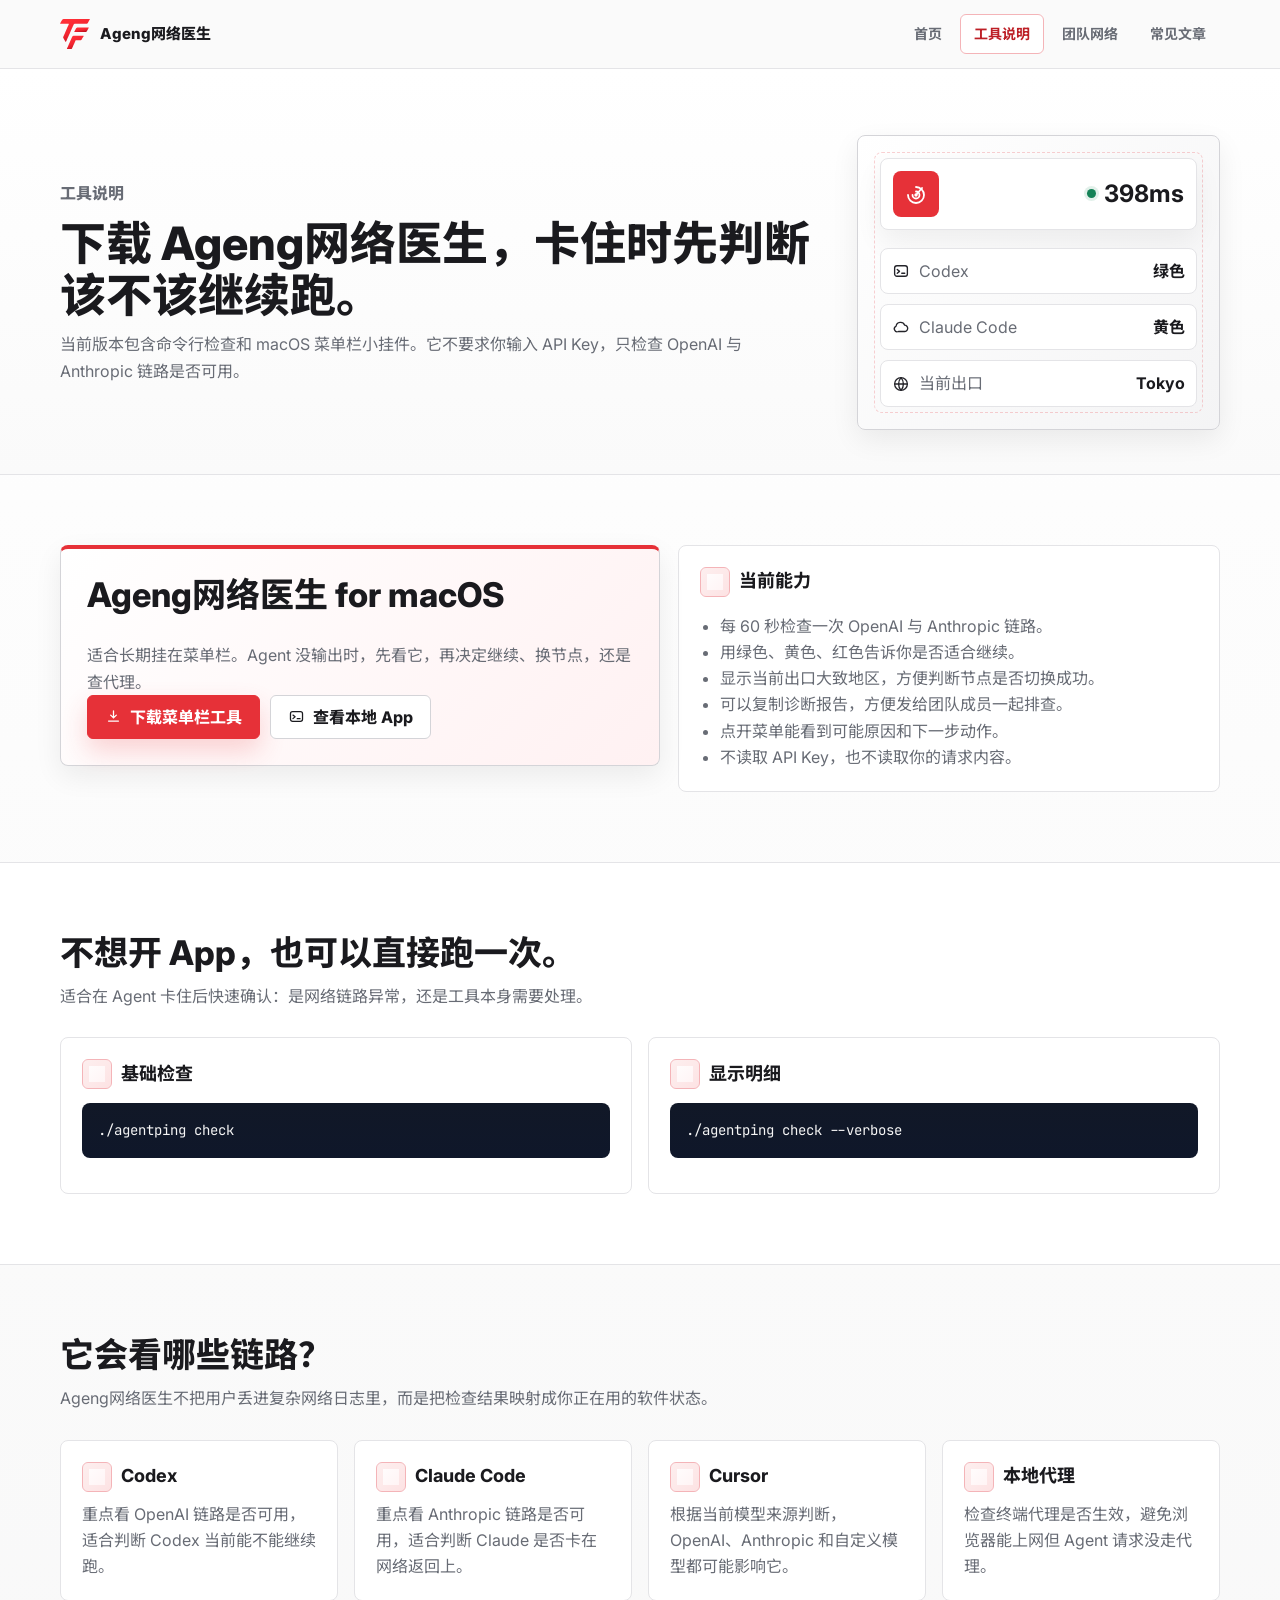
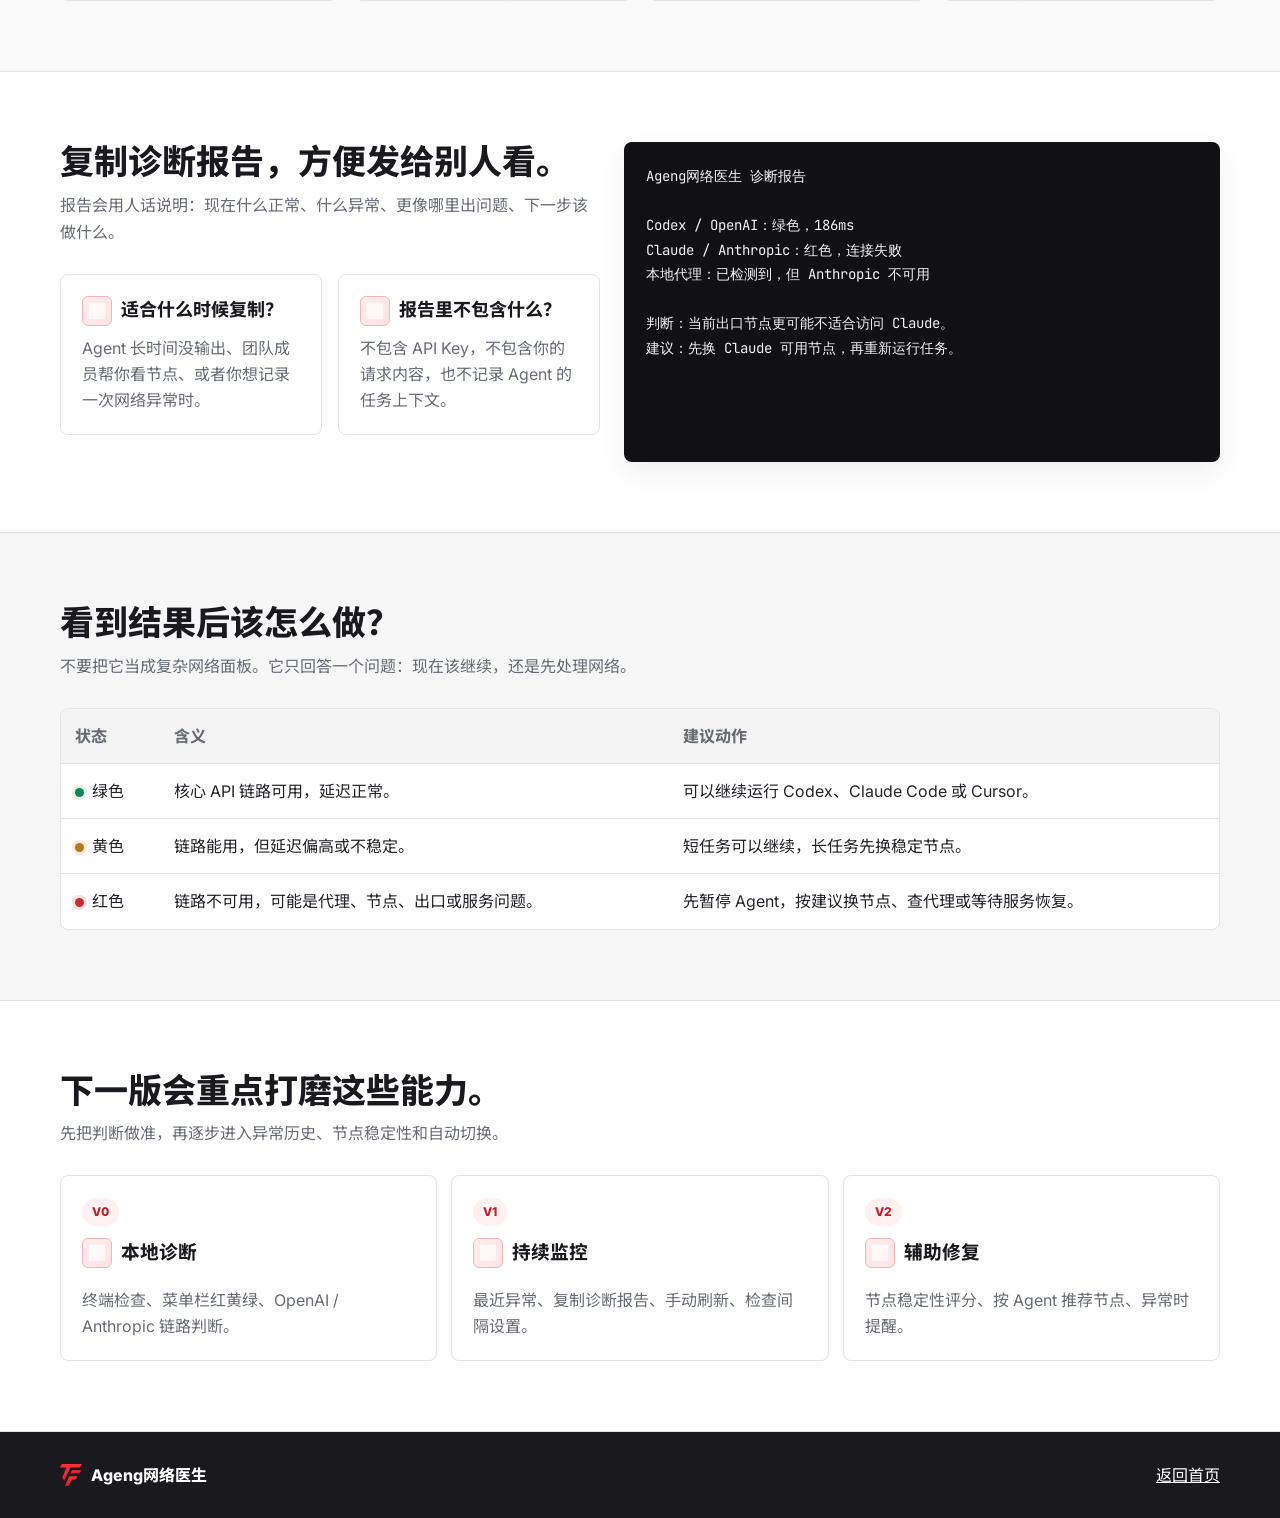
==== website/tool.html @ f4b64ff9 "Initial Ageng network doctor release" ====
<!doctype html>
<html lang="zh-CN">
  <head>
    <meta charset="utf-8">
    <meta name="viewport" content="width=device-width, initial-scale=1">
    <meta name="color-scheme" content="light">
    <meta name="format-detection" content="telephone=no">
    <meta name="author" content="TranFu">
    <meta name="robots" content="index, follow">
    <title>下载工具 - Ageng网络医生</title>
    <meta name="description" content="下载 Ageng网络医生 菜单栏工具。Codex、Claude Code、Cursor 卡住时，先判断链路是否还能继续跑。">
    <link rel="canonical" href="https://agentping-app.tranfu.com/tool.html">
    <meta property="og:type" content="website">
    <meta property="og:site_name" content="Ageng网络医生 by TranFu">
    <meta property="og:locale" content="zh_CN">
    <meta property="og:url" content="https://agentping-app.tranfu.com/tool.html">
    <meta property="og:title" content="下载工具 - Ageng网络医生">
    <meta property="og:description" content="下载 Ageng网络医生 菜单栏工具。Codex、Claude Code、Cursor 卡住时，先判断链路是否还能继续跑。">
    <meta property="og:image" content="https://tranfu.com/brand/logo/social/og-image-1200x630.png">
    <meta property="og:image:secure_url" content="https://tranfu.com/brand/logo/social/og-image-1200x630.png">
    <meta property="og:image:type" content="image/png">
    <meta property="og:image:width" content="1200">
    <meta property="og:image:height" content="630">
    <meta property="og:image:alt" content="TranFu Ageng网络医生 网络监控工具">
    <meta name="twitter:card" content="summary_large_image">
    <meta name="twitter:title" content="下载工具 - Ageng网络医生">
    <meta name="twitter:description" content="下载 Ageng网络医生 菜单栏工具。Codex、Claude Code、Cursor 卡住时，先判断链路是否还能继续跑。">
    <meta name="twitter:image" content="https://tranfu.com/brand/logo/social/og-image-1200x630.png">
    <link rel="image_src" href="https://tranfu.com/brand/logo/social/og-image-1200x630.png">
    <link rel="shortcut icon" href="assets/brand/favicon.ico">
    <link rel="icon" type="image/svg+xml" href="assets/brand/logo-badge-rounded-rect-on-light.svg">
    <link rel="icon" type="image/png" sizes="32x32" href="assets/brand/favicon-32x32.png">
    <link rel="icon" type="image/png" sizes="16x16" href="assets/brand/favicon-16x16.png">
    <link rel="apple-touch-icon" sizes="180x180" href="assets/brand/apple-touch-icon-180.png">
    <link rel="apple-touch-icon-precomposed" sizes="180x180" href="assets/brand/apple-touch-icon-180.png">
    <link rel="manifest" href="site.webmanifest">
    <meta name="theme-color" content="#E63138">
    <link rel="preconnect" href="https://fonts.googleapis.com">
    <link rel="preconnect" href="https://fonts.gstatic.com" crossorigin>
    <link rel="stylesheet" href="https://fonts.googleapis.com/css2?family=Inter:wght@400;500;600;700;800&family=Noto+Sans+SC:wght@400;500;600;700;800&family=JetBrains+Mono:wght@400;500;600;700&display=swap">
    <link rel="stylesheet" href="styles.css">
    <script type="application/ld+json">{"@context":"https://schema.org","@type":"Organization","@id":"https://tranfu.com#organization","name":"TranFu","url":"https://tranfu.com","logo":"https://tranfu.com/brand/logo/png/apple-touch-icon-180.png","description":"让 AI Agent 干活，你只做决策"}</script>
  </head>
  <body>
    <header class="site-header">
      <nav class="nav">
        <a class="brand" href="index.html"><img class="brand-logo" src="assets/brand/logo-symbol-primary-on-light.svg" width="28" height="28" alt="TranFu"><span>Ageng网络医生</span></a>
        <div class="nav-links">
          <a href="index.html">首页</a>
          <a class="active" href="tool.html">工具说明</a>
          <a href="vpn.html">团队网络</a>
          <a href="articles.html">常见文章</a>
        </div>
      </nav>
    </header>

    <main>
      <section class="page-hero">
        <div class="wrap page-hero-grid">
          <div class="page-title">
            <p class="eyebrow">工具说明</p>
            <h1>下载 Ageng网络医生，卡住时先判断该不该继续跑。</h1>
            <p>当前版本包含命令行检查和 macOS 菜单栏小挂件。它不要求你输入 API Key，只检查 OpenAI 与 Anthropic 链路是否可用。</p>
          </div>
          <div class="page-visual tool-visual" aria-label="Ageng网络医生 菜单栏工具示意">
            <div class="menu-preview">
              <span class="app-dot"><svg aria-hidden="true"><use href="assets/visuals.svg#icon-radar"></use></svg></span>
              <strong><span class="status-dot"></span>398ms</strong>
            </div>
            <div class="visual-stack">
              <div><svg class="inline-icon" aria-hidden="true"><use href="assets/visuals.svg#icon-terminal"></use></svg><span>Codex</span><strong>绿色</strong></div>
              <div><svg class="inline-icon" aria-hidden="true"><use href="assets/visuals.svg#icon-cloud"></use></svg><span>Claude Code</span><strong>黄色</strong></div>
              <div><svg class="inline-icon" aria-hidden="true"><use href="assets/visuals.svg#icon-globe"></use></svg><span>当前出口</span><strong>Tokyo</strong></div>
            </div>
          </div>
        </div>
      </section>

      <section class="section">
        <div class="wrap download-panel">
          <div class="download-box">
            <h2>Ageng网络医生 for macOS</h2>
            <p>适合长期挂在菜单栏。Agent 没输出时，先看它，再决定继续、换节点，还是查代理。</p>
            <div class="actions">
              <a class="button primary" href="downloads/AgentPing.app.zip" download><svg class="button-icon" aria-hidden="true"><use href="assets/visuals.svg#icon-download"></use></svg>下载菜单栏工具</a>
              <a class="button secondary" href="../dist/AgentPing.app"><svg class="button-icon" aria-hidden="true"><use href="assets/visuals.svg#icon-terminal"></use></svg>查看本地 App</a>
            </div>
          </div>
          <div class="card">
            <h3>当前能力</h3>
            <ul>
              <li>每 60 秒检查一次 OpenAI 与 Anthropic 链路。</li>
              <li>用绿色、黄色、红色告诉你是否适合继续。</li>
              <li>显示当前出口大致地区，方便判断节点是否切换成功。</li>
              <li>可以复制诊断报告，方便发给团队成员一起排查。</li>
              <li>点开菜单能看到可能原因和下一步动作。</li>
              <li>不读取 API Key，也不读取你的请求内容。</li>
            </ul>
          </div>
        </div>
      </section>

      <section class="section soft">
        <div class="wrap">
          <div class="section-head">
            <h2>不想开 App，也可以直接跑一次。</h2>
            <p>适合在 Agent 卡住后快速确认：是网络链路异常，还是工具本身需要处理。</p>
          </div>
          <div class="grid two">
            <div class="card">
              <h3>基础检查</h3>
              <pre class="code-block">./agentping check</pre>
            </div>
            <div class="card">
              <h3>显示明细</h3>
              <pre class="code-block">./agentping check --verbose</pre>
            </div>
          </div>
        </div>
      </section>

      <section class="section">
        <div class="wrap">
          <div class="section-head">
            <h2>它会看哪些链路？</h2>
            <p>Ageng网络医生不把用户丢进复杂网络日志里，而是把检查结果映射成你正在用的软件状态。</p>
          </div>
          <div class="grid four">
            <div class="card">
              <h3>Codex</h3>
              <p>重点看 OpenAI 链路是否可用，适合判断 Codex 当前能不能继续跑。</p>
            </div>
            <div class="card">
              <h3>Claude Code</h3>
              <p>重点看 Anthropic 链路是否可用，适合判断 Claude 是否卡在网络返回上。</p>
            </div>
            <div class="card">
              <h3>Cursor</h3>
              <p>根据当前模型来源判断，OpenAI、Anthropic 和自定义模型都可能影响它。</p>
            </div>
            <div class="card">
              <h3>本地代理</h3>
              <p>检查终端代理是否生效，避免浏览器能上网但 Agent 请求没走代理。</p>
            </div>
          </div>
        </div>
      </section>

      <section class="section soft">
        <div class="wrap split-panel">
          <div>
            <div class="section-head">
              <h2>复制诊断报告，方便发给别人看。</h2>
              <p>报告会用人话说明：现在什么正常、什么异常、更像哪里出问题、下一步该做什么。</p>
            </div>
            <div class="grid two">
              <div class="card">
                <h3>适合什么时候复制？</h3>
                <p>Agent 长时间没输出、团队成员帮你看节点、或者你想记录一次网络异常时。</p>
              </div>
              <div class="card">
                <h3>报告里不包含什么？</h3>
                <p>不包含 API Key，不包含你的请求内容，也不记录 Agent 的任务上下文。</p>
              </div>
            </div>
          </div>
          <pre class="report-box">Ageng网络医生 诊断报告

Codex / OpenAI：绿色，186ms
Claude / Anthropic：红色，连接失败
本地代理：已检测到，但 Anthropic 不可用

判断：当前出口节点更可能不适合访问 Claude。
建议：先换 Claude 可用节点，再重新运行任务。</pre>
        </div>
      </section>

      <section class="section">
        <div class="wrap">
          <div class="section-head">
            <h2>看到结果后该怎么做？</h2>
            <p>不要把它当成复杂网络面板。它只回答一个问题：现在该继续，还是先处理网络。</p>
          </div>
          <table class="table">
            <thead>
              <tr><th>状态</th><th>含义</th><th>建议动作</th></tr>
            </thead>
            <tbody>
              <tr><td><span class="status-dot"></span>绿色</td><td>核心 API 链路可用，延迟正常。</td><td>可以继续运行 Codex、Claude Code 或 Cursor。</td></tr>
              <tr><td><span class="status-dot yellow"></span>黄色</td><td>链路能用，但延迟偏高或不稳定。</td><td>短任务可以继续，长任务先换稳定节点。</td></tr>
              <tr><td><span class="status-dot red"></span>红色</td><td>链路不可用，可能是代理、节点、出口或服务问题。</td><td>先暂停 Agent，按建议换节点、查代理或等待服务恢复。</td></tr>
            </tbody>
          </table>
        </div>
      </section>

      <section class="section soft">
        <div class="wrap">
          <div class="section-head">
            <h2>下一版会重点打磨这些能力。</h2>
            <p>先把判断做准，再逐步进入异常历史、节点稳定性和自动切换。</p>
          </div>
          <div class="roadmap">
            <div class="roadmap-item">
              <span>V0</span>
              <h3>本地诊断</h3>
              <p>终端检查、菜单栏红黄绿、OpenAI / Anthropic 链路判断。</p>
            </div>
            <div class="roadmap-item">
              <span>V1</span>
              <h3>持续监控</h3>
              <p>最近异常、复制诊断报告、手动刷新、检查间隔设置。</p>
            </div>
            <div class="roadmap-item">
              <span>V2</span>
              <h3>辅助修复</h3>
              <p>节点稳定性评分、按 Agent 推荐节点、异常时提醒。</p>
            </div>
          </div>
        </div>
      </section>
    </main>

    <footer class="footer">
      <div class="wrap">
        <span class="footer-brand"><img src="assets/brand/logo-symbol-primary-on-dark.svg" width="22" height="22" alt="TranFu">Ageng网络医生</span>
        <span><a href="index.html">返回首页</a></span>
      </div>
    </footer>
    <script src="site.js"></script>
  </body>
</html>
---- website/styles.css ----
:root {
  --brand: #e63138;
  --brand-strong: #bd1f26;
  --brand-soft: #fff1f2;
  --brand-line: #f4b4b8;
  --primary: #e63138;
  --primary-strong: #bd1f26;
  --primary-soft: #fff1f2;
  --primary-line: #f4b4b8;
  --ink: #1a1a1e;
  --text: #24242a;
  --muted: #686c75;
  --subtle: #9498a1;
  --paper: #fafafa;
  --surface: #ffffff;
  --surface-soft: #f4f4f5;
  --surface-warm: #fbfaf8;
  --line: #e4e4e7;
  --line-strong: #d4d4d8;
  --green: #158257;
  --green-soft: #ecfdf3;
  --yellow: #b7791f;
  --yellow-soft: #fff8e6;
  --status-red: #c92d35;
  --status-red-soft: #fff0f0;
  --blue: #285f8f;
  --blue-soft: #eef6fb;
  --code: #111113;
  --shadow-sm: 0 10px 28px rgba(12, 12, 12, 0.07);
  --shadow-md: 0 24px 68px rgba(12, 12, 12, 0.1);
  --ease-enter: cubic-bezier(0.22, 1, 0.36, 1);
  --ease-move: cubic-bezier(0.25, 1, 0.5, 1);
}

* {
  box-sizing: border-box;
}

html {
  scroll-behavior: smooth;
}

body {
  margin: 0;
  color: var(--text);
  background:
    linear-gradient(180deg, #ffffff 0%, #fafafa 40%, #f4f4f5 100%);
  font-family: Inter, "Noto Sans SC", ui-sans-serif, system-ui, -apple-system, BlinkMacSystemFont, "Segoe UI", sans-serif;
  font-size: 16px;
  line-height: 1.64;
  text-rendering: optimizeLegibility;
}

img,
svg {
  display: block;
}

a {
  color: inherit;
}

a:focus-visible,
button:focus-visible,
input:focus-visible {
  outline: 3px solid rgba(230, 49, 56, 0.24);
  outline-offset: 2px;
}

h1,
h2,
h3,
p {
  margin-top: 0;
}

h1,
h2,
h3 {
  color: var(--ink);
  letter-spacing: 0;
}

h1 {
  max-width: 760px;
  margin-bottom: 18px;
  font-size: 58px;
  line-height: 1.06;
  font-weight: 800;
}

h2 {
  font-size: 34px;
  line-height: 1.16;
  font-weight: 780;
}

h3 {
  font-weight: 740;
}

p {
  margin-bottom: 0;
}

.site-header {
  position: sticky;
  top: 0;
  z-index: 20;
  border-bottom: 1px solid var(--line);
  background: rgba(250, 250, 250, 0.92);
  backdrop-filter: blur(14px);
}

.nav {
  width: min(1160px, calc(100% - 32px));
  min-height: 68px;
  margin: 0 auto;
  padding: 0;
  display: flex;
  align-items: center;
  justify-content: space-between;
  gap: 24px;
  border: 0;
  border-radius: 0;
  background: transparent;
  box-shadow: none;
}

.brand {
  min-height: 44px;
  display: inline-flex;
  align-items: center;
  gap: 10px;
  color: var(--ink);
  text-decoration: none;
  font-size: 15px;
  font-weight: 800;
  white-space: nowrap;
}

.brand-logo {
  width: 30px;
  height: 30px;
}

.nav-links {
  display: flex;
  align-items: center;
  justify-content: flex-end;
  gap: 4px;
  flex-wrap: wrap;
}

.nav-links a {
  min-height: 40px;
  padding: 8px 13px;
  border: 1px solid transparent;
  border-radius: 6px;
  color: var(--muted);
  text-decoration: none;
  font-size: 14px;
  font-weight: 700;
  transition:
    color 180ms ease,
    background-color 180ms ease,
    border-color 180ms ease;
}

.nav-links a:hover,
.nav-links a.active {
  color: var(--primary-strong);
  border-color: var(--primary-line);
  background: var(--surface);
}

.wrap {
  width: min(1160px, calc(100% - 32px));
  margin: 0 auto;
}

.hero {
  padding: 86px 0 62px;
  color: var(--text);
  border-bottom: 1px solid var(--line);
  background:
    linear-gradient(180deg, #ffffff 0%, #fafafa 72%, #f4f4f5 100%);
}

.hero::before,
.hero-scene,
.node,
.line,
.terminal-ghost {
  display: none;
}

.hero-layout {
  width: min(1160px, calc(100% - 32px));
  margin: 0 auto;
  display: grid;
  grid-template-columns: minmax(0, 0.9fr) minmax(430px, 1.1fr);
  gap: 48px;
  align-items: center;
}

.hero-content {
  width: auto;
  padding: 0;
}

.eyebrow {
  margin: 0 0 12px;
  color: var(--brand);
  font-size: 13px;
  font-weight: 780;
}

.hero-copy {
  max-width: 650px;
  margin-bottom: 26px;
  color: var(--muted);
  font-size: 19px;
  line-height: 1.72;
}

.text-highlight {
  display: inline;
  padding: 0 10px 4px;
  border-radius: 6px;
  color: #ffffff;
  background: var(--brand);
  box-decoration-break: clone;
  -webkit-box-decoration-break: clone;
  box-shadow: inset 0 -1px 0 rgba(0, 0, 0, 0.13), 0 12px 24px rgba(230, 49, 56, 0.18);
}

.inline-icon,
.button-icon,
.tag-icon {
  width: 18px;
  height: 18px;
  flex: 0 0 auto;
}

.button-icon {
  width: 17px;
  height: 17px;
}

.tag-icon {
  width: 14px;
  height: 14px;
}

.trust-row {
  display: flex;
  flex-wrap: wrap;
  gap: 10px;
  margin-top: 18px;
}

.trust-row span {
  min-height: 34px;
  display: inline-flex;
  align-items: center;
  gap: 7px;
  padding: 7px 10px;
  border: 1px solid var(--line);
  border-radius: 6px;
  color: var(--muted);
  background: var(--surface);
  font-size: 13px;
  font-weight: 680;
}

.actions {
  display: flex;
  flex-wrap: wrap;
  gap: 10px;
}

.button {
  min-height: 44px;
  display: inline-flex;
  align-items: center;
  justify-content: center;
  gap: 8px;
  padding: 11px 17px;
  border: 1px solid transparent;
  border-radius: 6px;
  color: var(--ink);
  text-decoration: none;
  font-weight: 760;
  line-height: 1.25;
  cursor: pointer;
  touch-action: manipulation;
  transition:
    transform 150ms var(--ease-enter),
    color 180ms ease,
    background-color 180ms ease,
    border-color 180ms ease,
    box-shadow 180ms ease;
}

.button:active {
  transform: scale(0.97);
}

.button.primary {
  color: #ffffff;
  background: var(--brand);
  border-color: var(--brand);
  box-shadow: 0 12px 26px rgba(230, 49, 56, 0.2);
}

.button.primary:hover {
  background: var(--brand-strong);
  border-color: var(--brand-strong);
}

.button.secondary,
.button.light {
  color: var(--ink);
  border-color: var(--line-strong);
  background: var(--surface);
}

.button.dark {
  color: #ffffff;
  background: var(--ink);
  border-color: var(--ink);
}

.hero-product {
  border: 1px solid var(--line-strong);
  border-radius: 8px;
  overflow: hidden;
  background: var(--surface);
  box-shadow: var(--shadow-md);
}

.panel-header {
  min-height: 48px;
  padding: 12px 15px;
  display: flex;
  align-items: center;
  justify-content: space-between;
  gap: 12px;
  color: var(--ink);
  border-bottom: 1px solid var(--line);
  background: rgba(255, 255, 255, 0.72);
}

.panel-title {
  display: inline-flex;
  align-items: center;
  gap: 8px;
  font-weight: 760;
}

.panel-time {
  color: var(--subtle);
  font-size: 13px;
}

.status-visual {
  min-height: 170px;
  position: relative;
  display: grid;
  grid-template-columns: 1fr 1.1fr 1fr;
  align-items: center;
  gap: 12px;
  padding: 28px 24px;
  background:
    linear-gradient(135deg, #ffffff 0%, #f4f4f5 54%, #fff1f2 100%);
  border-bottom: 1px solid var(--line);
}

.visual-node {
  min-height: 92px;
  display: grid;
  place-items: center;
  gap: 7px;
  border: 1px solid var(--line);
  border-radius: 8px;
  color: var(--brand);
  background: var(--surface);
  box-shadow: 0 12px 26px rgba(12, 12, 12, 0.06);
}

.visual-node svg {
  width: 28px;
  height: 28px;
}

.visual-node span {
  color: var(--muted);
  font-size: 13px;
  font-weight: 720;
}

.visual-node.exit {
  color: var(--brand);
}

.visual-path {
  height: 92px;
  position: relative;
}

.visual-path::before,
.visual-path::after {
  content: "";
  position: absolute;
  left: 4px;
  right: 4px;
  height: 2px;
  border-radius: 999px;
  background: linear-gradient(90deg, rgba(12, 12, 12, 0.18), rgba(230, 49, 56, 0.5));
}

.visual-path::before {
  top: 35%;
  transform: rotate(8deg);
}

.visual-path::after {
  top: 62%;
  transform: rotate(-8deg);
}

.visual-path span {
  position: absolute;
  width: 9px;
  height: 9px;
  border-radius: 50%;
  background: var(--ink);
  box-shadow: 0 0 0 7px rgba(12, 12, 12, 0.08);
}

.visual-path span:first-child {
  top: 29%;
  left: 24%;
  animation: route-pulse 1800ms var(--ease-enter) infinite;
}

.visual-path span:last-child {
  top: 59%;
  right: 24%;
  background: var(--brand);
  box-shadow: 0 0 0 7px rgba(230, 49, 56, 0.12);
  animation: route-pulse 1800ms var(--ease-enter) 520ms infinite;
}

.status-summary {
  display: grid;
  grid-template-columns: repeat(3, minmax(0, 1fr));
  gap: 10px;
  padding: 14px;
  background: var(--surface-soft);
  border-bottom: 1px solid var(--line);
}

.status-card {
  min-height: 104px;
  padding: 17px;
  border: 1px solid var(--line);
  border-radius: 8px;
  background: var(--surface);
}

.status-card strong {
  display: block;
  margin-bottom: 5px;
  font-size: 24px;
  line-height: 1;
  font-weight: 800;
}

.status-card span {
  color: var(--muted);
  font-size: 13px;
}

.status-table {
  width: 100%;
  border-collapse: collapse;
  font-size: 14px;
}

.status-table th,
.status-table td {
  padding: 13px 14px;
  border-bottom: 1px solid var(--line);
  text-align: left;
  vertical-align: middle;
  overflow-wrap: anywhere;
}

.status-table th {
  color: var(--muted);
  background: var(--surface-soft);
  font-size: 12px;
  font-weight: 760;
  text-transform: uppercase;
}

.status-table tr:last-child td {
  border-bottom: 0;
}

.product-note {
  padding: 14px 15px;
  border-top: 1px solid var(--line);
  color: #7a2026;
  background: var(--brand-soft);
  font-size: 14px;
}

.pill {
  min-height: 26px;
  display: inline-flex;
  align-items: center;
  border: 1px solid var(--line);
  border-radius: 999px;
  padding: 3px 9px;
  color: var(--muted);
  background: var(--surface);
  font-size: 12px;
  font-weight: 760;
  white-space: nowrap;
}

.pill.green {
  color: #0f6845;
  border-color: #b7e3ca;
  background: var(--green-soft);
}

.pill.yellow {
  color: #7a4c0b;
  border-color: #ebd5a8;
  background: var(--yellow-soft);
}

.pill.red {
  color: #8e242b;
  border-color: #efb6ba;
  background: var(--status-red-soft);
}

.section {
  padding: 70px 0;
}

.section.soft {
  background: var(--surface);
  border-top: 1px solid var(--line);
  border-bottom: 1px solid var(--line);
}

.section.deep {
  color: var(--text);
  background:
    linear-gradient(180deg, #f4f4f5 0%, #fafafa 100%);
  border-top: 1px solid var(--line);
}

.section-head {
  max-width: 760px;
  margin-bottom: 28px;
}

.section-head.compact {
  margin-bottom: 18px;
}

.section-head h2,
.page-title h1 {
  margin-bottom: 10px;
}

.section-head p,
.page-title p {
  color: var(--muted);
  font-size: 16px;
  line-height: 1.68;
}

.deep .section-head p,
.deep .muted {
  color: var(--muted);
}

.grid {
  display: grid;
  gap: 16px;
}

.grid.three {
  grid-template-columns: repeat(3, minmax(0, 1fr));
}

.grid.two {
  grid-template-columns: repeat(2, minmax(0, 1fr));
}

.grid.four {
  grid-template-columns: repeat(4, minmax(0, 1fr));
}

.card {
  border: 1px solid var(--line);
  border-radius: 8px;
  padding: 21px;
  background: var(--surface);
  box-shadow: none;
  transition:
    transform 160ms var(--ease-enter),
    border-color 180ms ease,
    box-shadow 180ms ease;
}

.card h3 {
  display: flex;
  align-items: center;
  gap: 9px;
  margin-bottom: 9px;
  font-size: 18px;
  line-height: 1.25;
}

.card h3::before,
.roadmap-item h3::before,
.step-card h3::before,
.resource-top h3::before,
.article-item h2::before,
.article-card h2::before,
.source-card strong::before {
  content: "";
  width: 28px;
  height: 28px;
  flex: 0 0 auto;
  border: 1px solid var(--primary-line);
  border-radius: 6px;
  background:
    linear-gradient(135deg, #ffffff, var(--brand-soft));
  box-shadow: inset 0 0 0 6px rgba(230, 49, 56, 0.08);
}

.quick-guide .card h3::before {
  display: none;
}

.roadmap-item h3,
.step-card h3,
.resource-top h3 {
  display: flex;
  align-items: center;
  gap: 9px;
  line-height: 1.25;
}

.card p,
.card li {
  color: var(--muted);
}

.card ul {
  padding-left: 20px;
  margin-bottom: 0;
}

.metric-band {
  display: grid;
  grid-template-columns: repeat(4, minmax(0, 1fr));
  gap: 12px;
  overflow: hidden;
  border: 0;
  border-radius: 0;
  background: transparent;
}

.metric {
  min-height: 106px;
  position: relative;
  padding: 20px;
  border: 1px solid var(--line);
  border-radius: 8px;
  background: var(--surface);
  box-shadow: none;
}

.metric::before {
  content: "";
  width: 34px;
  height: 34px;
  display: block;
  margin-bottom: 18px;
  border: 1px solid var(--primary-line);
  border-radius: 6px;
  background:
    linear-gradient(135deg, rgba(230, 49, 56, 0.14), rgba(255, 255, 255, 0.95));
}

.metric strong {
  display: block;
  margin-bottom: 6px;
  color: var(--ink);
  font-size: 28px;
  line-height: 1;
  font-weight: 800;
}

.metric span {
  color: var(--muted);
}

.status-dot {
  width: 9px;
  height: 9px;
  border-radius: 50%;
  display: inline-block;
  margin-right: 8px;
  background: var(--green);
  box-shadow: 0 0 0 3px rgba(21, 130, 87, 0.12);
}

.status-dot.yellow {
  background: var(--yellow);
  box-shadow: 0 0 0 3px rgba(183, 121, 31, 0.14);
}

.status-dot.red {
  background: var(--status-red);
  box-shadow: 0 0 0 3px rgba(201, 45, 53, 0.14);
}

.product-strip {
  display: grid;
  grid-template-columns: 0.92fr 1.08fr;
  gap: 30px;
  align-items: start;
}

.console {
  border-radius: 8px;
  border: 1px solid #27272a;
  overflow: hidden;
  background: var(--code);
  color: #f5f5f5;
  box-shadow: var(--shadow-sm);
}

.console-bar {
  display: flex;
  gap: 7px;
  padding: 12px 14px;
  border-bottom: 1px solid #27272a;
}

.console-bar span {
  width: 10px;
  height: 10px;
  border-radius: 50%;
  background: var(--status-red);
}

.console-bar span:nth-child(2) {
  background: var(--yellow);
}

.console-bar span:nth-child(3) {
  background: var(--green);
}

.console-body {
  padding: 18px;
  font-family: "JetBrains Mono", ui-monospace, SFMono-Regular, Menlo, Monaco, Consolas, monospace;
  font-size: 13px;
}

.console-line {
  display: flex;
  justify-content: space-between;
  gap: 16px;
  padding: 9px 0;
  border-bottom: 1px solid rgba(255, 255, 255, 0.08);
}

.console-line strong {
  text-align: right;
}

.console-line:last-child {
  border-bottom: 0;
}

.page-hero {
  padding: 66px 0 44px;
  border-bottom: 1px solid var(--line);
  background:
    linear-gradient(180deg, #ffffff 0%, #fafafa 100%);
}

.page-title {
  max-width: 850px;
}

.page-title h1 {
  font-size: 46px;
  line-height: 1.12;
}

.page-hero-grid {
  display: grid;
  grid-template-columns: minmax(0, 1fr) minmax(360px, 0.48fr);
  gap: 42px;
  align-items: center;
}

.page-visual {
  min-height: 280px;
  position: relative;
  border: 1px solid var(--line-strong);
  border-radius: 8px;
  padding: 22px;
  background:
    linear-gradient(135deg, #ffffff, #f4f4f5);
  box-shadow: var(--shadow-sm);
  overflow: hidden;
}

.page-visual::before {
  content: "";
  position: absolute;
  inset: 16px;
  border: 1px dashed rgba(230, 49, 56, 0.22);
  border-radius: 8px;
  pointer-events: none;
}

.menu-preview {
  position: relative;
  z-index: 1;
  min-height: 72px;
  display: flex;
  align-items: center;
  justify-content: space-between;
  gap: 12px;
  padding: 12px;
  border: 1px solid var(--line);
  border-radius: 8px;
  background: var(--surface);
  box-shadow: 0 12px 28px rgba(12, 12, 12, 0.06);
}

.app-dot {
  width: 46px;
  height: 46px;
  display: grid;
  place-items: center;
  border-radius: 8px;
  color: #ffffff;
  background: var(--brand);
}

.app-dot svg {
  width: 24px;
  height: 24px;
}

.menu-preview strong {
  display: inline-flex;
  align-items: center;
  font-size: 24px;
  color: var(--ink);
}

.visual-stack {
  position: relative;
  z-index: 1;
  display: grid;
  gap: 10px;
  margin-top: 18px;
}

.visual-stack div,
.node-strip span,
.knowledge-grid span {
  min-height: 44px;
  display: flex;
  align-items: center;
  gap: 9px;
  padding: 9px 11px;
  border: 1px solid var(--line);
  border-radius: 8px;
  background: var(--surface);
}

.visual-stack span,
.node-strip span,
.knowledge-grid span {
  color: var(--muted);
}

.visual-stack strong {
  margin-left: auto;
  color: var(--ink);
}

.lock-card,
.knowledge-card {
  position: relative;
  z-index: 1;
  display: grid;
  gap: 8px;
  justify-items: start;
  padding: 20px;
  border: 1px solid var(--line);
  border-radius: 8px;
  background: var(--surface);
  box-shadow: 0 12px 28px rgba(12, 12, 12, 0.06);
}

.lock-card svg,
.knowledge-card > svg {
  width: 42px;
  height: 42px;
  color: var(--brand);
}

.lock-card strong,
.knowledge-card strong {
  color: var(--ink);
  font-size: 22px;
  line-height: 1.2;
}

.lock-card span,
.knowledge-card span {
  color: var(--muted);
}

.node-strip,
.knowledge-grid {
  position: relative;
  z-index: 1;
  display: grid;
  gap: 10px;
  margin-top: 18px;
}

.download-panel {
  display: grid;
  grid-template-columns: 1.05fr 0.95fr;
  gap: 18px;
  align-items: start;
}

.download-box {
  border: 1px solid var(--line-strong);
  border-top: 4px solid var(--primary);
  border-radius: 8px;
  padding: 26px;
  color: var(--text);
  background:
    linear-gradient(135deg, #ffffff, #fff1f2);
  box-shadow: var(--shadow-sm);
}

.download-box p {
  color: var(--muted);
}

.split-panel {
  display: grid;
  grid-template-columns: minmax(0, 0.95fr) minmax(360px, 1.05fr);
  gap: 24px;
  align-items: start;
}

.report-box {
  min-height: 320px;
  margin: 0;
  border-radius: 8px;
  padding: 22px;
  color: #f5f5f5;
  background: var(--code);
  font-family: "JetBrains Mono", ui-monospace, SFMono-Regular, Menlo, Monaco, Consolas, monospace;
  font-size: 14px;
  line-height: 1.75;
  white-space: pre-wrap;
  box-shadow: var(--shadow-sm);
}

.roadmap {
  display: grid;
  grid-template-columns: repeat(3, minmax(0, 1fr));
  gap: 14px;
  overflow: visible;
  border: 0;
  border-radius: 0;
  background: transparent;
}

.roadmap-item {
  min-height: 170px;
  padding: 21px;
  border: 1px solid var(--line);
  border-radius: 8px;
  background: rgba(255, 255, 255, 0.86);
}

.roadmap-item span,
.step-card span {
  width: fit-content;
  min-height: 28px;
  display: inline-flex;
  align-items: center;
  justify-content: center;
  margin-bottom: 12px;
  border-radius: 999px;
  padding: 4px 10px;
  color: var(--brand-strong);
  background: var(--brand-soft);
  font-size: 12px;
  font-weight: 800;
}

.roadmap-item p {
  color: var(--muted);
}

.code-block {
  overflow-x: auto;
  border-radius: 8px;
  padding: 16px;
  color: #f5f5f5;
  background:
    linear-gradient(180deg, #111827 0%, #0f172a 100%);
  font-family: "JetBrains Mono", ui-monospace, SFMono-Regular, Menlo, Monaco, Consolas, monospace;
  font-size: 14px;
}

.access-panel {
  max-width: 640px;
  border: 1px solid var(--line-strong);
  border-top: 4px solid var(--primary);
  border-radius: 8px;
  padding: 26px;
  background:
    linear-gradient(135deg, #ffffff, #fff1f2);
  box-shadow: var(--shadow-sm);
}

.form-row {
  display: flex;
  gap: 10px;
  margin-top: 16px;
}

input {
  width: 100%;
  min-height: 44px;
  border: 1px solid var(--line-strong);
  border-radius: 6px;
  padding: 10px 12px;
  color: var(--text);
  font: inherit;
  background: var(--surface);
  transition:
    border-color 180ms ease,
    box-shadow 180ms ease;
}

input:focus {
  border-color: var(--primary);
  box-shadow: 0 0 0 4px rgba(230, 49, 56, 0.1);
}

.form-row.has-error {
  animation: error-nudge 180ms var(--ease-move);
}

.form-row.has-error input {
  border-color: var(--status-red);
  box-shadow: 0 0 0 4px rgba(201, 45, 53, 0.1);
}

.hidden {
  display: none !important;
}

.note {
  border-left: 4px solid var(--yellow);
  padding: 12px 14px;
  border-radius: 0 8px 8px 0;
  background: var(--yellow-soft);
  color: #6e531b;
}

.section-spaced {
  margin-top: 52px;
}

.resource-grid {
  display: grid;
  grid-template-columns: repeat(3, minmax(0, 1fr));
  gap: 16px;
}

.resource-card {
  border: 1px solid var(--line);
  border-radius: 8px;
  padding: 20px;
  background: var(--surface);
  box-shadow: none;
}

.resource-top {
  display: flex;
  align-items: flex-start;
  justify-content: space-between;
  gap: 12px;
  margin-bottom: 10px;
}

.resource-top h3 {
  margin-bottom: 0;
}

.resource-card p,
.resource-card dd {
  color: var(--muted);
}

.resource-card dl {
  display: grid;
  gap: 10px;
  margin: 16px 0 0;
}

.resource-card dl div {
  display: grid;
  grid-template-columns: 64px 1fr;
  gap: 10px;
  padding-top: 10px;
  border-top: 1px solid var(--line);
}

.resource-card dt {
  color: var(--ink);
  font-weight: 760;
}

.resource-card dd {
  margin: 0;
}

.steps {
  display: grid;
  grid-template-columns: repeat(4, minmax(0, 1fr));
  gap: 16px;
}

.step-card {
  min-height: 170px;
  border: 1px solid var(--line);
  border-radius: 8px;
  padding: 20px;
  background: var(--surface);
  box-shadow: none;
}

.step-card p {
  color: var(--muted);
}

.table {
  width: 100%;
  border-collapse: separate;
  border-spacing: 0;
  overflow: hidden;
  border: 1px solid var(--line);
  border-radius: 8px;
  background: var(--surface);
  box-shadow: none;
}

.table th,
.table td {
  padding: 14px;
  border-bottom: 1px solid var(--line);
  text-align: left;
  vertical-align: top;
  overflow-wrap: anywhere;
}

.table th {
  color: var(--muted);
  background: var(--surface-soft);
  font-weight: 760;
}

.table tr:last-child td {
  border-bottom: 0;
}

.article-hub {
  display: grid;
  grid-template-columns: minmax(270px, 0.42fr) minmax(0, 1fr);
  gap: 22px;
  align-items: start;
}

.article-diagnostic {
  position: sticky;
  top: 90px;
  border: 1px solid var(--line-strong);
  border-top: 4px solid var(--primary);
  border-radius: 8px;
  padding: 22px;
  background:
    linear-gradient(135deg, #ffffff, #fff1f2);
  box-shadow: var(--shadow-sm);
}

.article-diagnostic h2 {
  margin: 12px 0 18px;
  font-size: 25px;
  line-height: 1.18;
}

.article-diagnostic ol {
  display: grid;
  gap: 13px;
  margin: 0;
  padding-left: 20px;
}

.article-diagnostic li {
  color: var(--muted);
}

.article-diagnostic strong {
  color: var(--ink);
}

.article-index-panel {
  min-width: 0;
}

.article-list {
  display: grid;
  grid-template-columns: repeat(2, minmax(0, 1fr));
  gap: 12px;
}

.article-item {
  min-height: 138px;
  display: flex;
  flex-direction: column;
  align-items: flex-start;
  gap: 12px;
  padding: 17px;
  border: 1px solid var(--line);
  border-radius: 8px;
  text-decoration: none;
  background: var(--surface);
  box-shadow: none;
  transition:
    transform 160ms var(--ease-enter),
    border-color 180ms ease,
    box-shadow 180ms ease;
}

.article-item h2 {
  display: flex;
  align-items: flex-start;
  gap: 9px;
  margin-bottom: 7px;
  font-size: 19px;
  line-height: 1.24;
}

.article-item p {
  color: var(--muted);
  font-size: 14px;
  line-height: 1.55;
}

.article-tag {
  width: fit-content;
  min-height: 28px;
  display: inline-flex;
  align-items: center;
  gap: 6px;
  padding: 4px 9px;
  border: 1px solid var(--primary-line);
  border-radius: 999px;
  color: var(--primary-strong);
  background: var(--primary-soft);
  font-size: 12px;
  font-weight: 760;
}

.article-body {
  max-width: none;
}

.quick-guide {
  margin-bottom: 36px;
}

.quick-guide h2 {
  margin-bottom: 18px;
}

.article-grid {
  display: grid;
  grid-template-columns: repeat(2, minmax(0, 1fr));
  gap: 16px;
}

.article-card {
  scroll-margin-top: 92px;
  min-height: 360px;
  border: 1px solid var(--line);
  border-radius: 8px;
  padding: 22px;
  background: var(--surface);
  box-shadow: none;
}

.article-card.featured {
  grid-column: 1 / -1;
  min-height: auto;
  border-color: var(--primary-line);
  background:
    linear-gradient(135deg, #ffffff 0%, #fff1f2 100%);
}

.article-card h2 {
  display: flex;
  align-items: flex-start;
  gap: 10px;
  margin: 14px 0 12px;
  font-size: 25px;
  line-height: 1.18;
}

.article-card h3 {
  margin: 18px 0 7px;
  font-size: 15px;
  line-height: 1.25;
}

.article-card p {
  color: var(--muted);
}

.article-lede {
  color: var(--text) !important;
  font-size: 16px;
}

.process-list {
  display: grid;
  grid-template-columns: repeat(3, minmax(0, 1fr));
  gap: 12px;
  margin: 20px 0;
}

.process-list div {
  border: 1px solid var(--line);
  border-radius: 8px;
  padding: 16px;
  background: var(--surface);
}

.process-list strong {
  display: block;
  margin-bottom: 6px;
  color: var(--ink);
}

.source-panel {
  scroll-margin-top: 92px;
  margin-top: 48px;
  padding-top: 32px;
  border-top: 1px solid var(--line);
}

.source-grid {
  display: grid;
  grid-template-columns: repeat(3, minmax(0, 1fr));
  gap: 12px;
}

.source-card {
  min-height: 124px;
  display: flex;
  flex-direction: column;
  gap: 7px;
  padding: 16px;
  border: 1px solid var(--line);
  border-radius: 8px;
  color: var(--text);
  text-decoration: none;
  background: var(--surface);
  box-shadow: none;
  transition:
    transform 160ms var(--ease-enter),
    border-color 180ms ease,
    box-shadow 180ms ease;
}

.source-card strong {
  display: flex;
  align-items: center;
  gap: 9px;
  color: var(--ink);
  line-height: 1.25;
}

.source-card span {
  color: var(--muted);
  font-size: 14px;
  line-height: 1.55;
}

.footer {
  padding: 30px 0;
  color: #d8d8de;
  background: var(--ink);
}

.footer .wrap {
  display: flex;
  justify-content: space-between;
  gap: 16px;
  flex-wrap: wrap;
}

.footer a {
  color: #ffffff;
}

.footer-brand {
  display: inline-flex;
  align-items: center;
  gap: 9px;
  color: #ffffff;
  font-weight: 780;
}

.motion-ready .motion-item {
  opacity: 0;
  transform: translate3d(0, 8px, 0);
  transition:
    opacity 220ms var(--ease-enter),
    transform 220ms var(--ease-enter);
  transition-delay: var(--motion-delay, 0ms);
}

.motion-ready .motion-item.is-visible {
  opacity: 1;
  transform: translate3d(0, 0, 0);
}

.unlocking {
  opacity: 0;
  transform: translate3d(0, 8px, 0);
}

.unlocking.is-visible {
  opacity: 1;
  transform: translate3d(0, 0, 0);
  transition:
    opacity 220ms var(--ease-enter),
    transform 220ms var(--ease-enter);
}

@media (hover: hover) and (pointer: fine) {
  .button:hover {
    transform: translate3d(0, -1px, 0);
  }

  .card:hover,
  .resource-card:hover,
  .step-card:hover,
  .roadmap-item:hover,
  .article-item:hover,
  .article-card:hover,
  .source-card:hover {
    transform: translate3d(0, -2px, 0);
    border-color: var(--line-strong);
    box-shadow: var(--shadow-sm);
  }
}

@media (max-width: 980px) {
  h1 {
    font-size: 56px;
  }

  .hero-layout,
  .product-strip,
  .download-panel,
  .split-panel,
  .article-hub,
  .page-hero-grid {
    grid-template-columns: 1fr;
  }

  .hero-product {
    max-width: 720px;
  }

  .page-visual {
    max-width: 620px;
  }

  .article-diagnostic {
    position: static;
  }

  .process-list,
  .source-grid {
    grid-template-columns: repeat(2, minmax(0, 1fr));
  }
}

@media (max-width: 900px) {
  .site-header {
    top: 8px;
  }

  .nav {
    min-height: auto;
    padding: 12px;
    align-items: flex-start;
    flex-direction: column;
    border-radius: 8px;
  }

  .nav-links {
    justify-content: flex-start;
  }

  .motion-ready .motion-item {
    opacity: 1;
    transform: none;
    transition: none;
  }

  .grid.three,
  .grid.two,
  .grid.four,
  .metric-band,
  .status-summary,
  .roadmap,
  .resource-grid,
  .steps,
  .article-list,
  .article-grid {
    grid-template-columns: 1fr;
  }

  .article-item {
    grid-template-columns: 1fr;
  }
}

@media (max-width: 560px) {
  h1 {
    font-size: 40px;
    line-height: 1.08;
  }

  h2,
  .page-title h1 {
    font-size: 30px;
  }

  .hero {
    padding: 86px 0 44px;
  }

  .page-hero {
    padding: 86px 0 38px;
  }

  .nav-links a {
    padding-left: 8px;
    padding-right: 8px;
    font-size: 13px;
  }

  .form-row,
  .actions {
    flex-direction: column;
  }

  .button {
    width: 100%;
  }

  .text-highlight {
    padding: 0 8px 3px;
  }

  .hero-copy,
  .section-head p,
  .page-title p {
    font-size: 16px;
  }

  .trust-row span {
    width: 100%;
  }

  .status-visual {
    grid-template-columns: 1fr;
    padding: 18px;
  }

  .visual-path {
    height: 52px;
  }

  .visual-path::before,
  .visual-path::after {
    left: 30%;
    right: 30%;
  }

  .visual-path::before {
    top: 18px;
    transform: rotate(90deg);
  }

  .visual-path::after {
    top: 30px;
    transform: rotate(90deg);
  }

  .page-visual {
    min-height: auto;
    padding: 16px;
  }

  .menu-preview {
    flex-direction: column;
    align-items: flex-start;
  }

  .menu-preview strong {
    font-size: 20px;
  }

  .status-table {
    font-size: 13px;
  }

  .status-table th,
  .status-table td,
  .table th,
  .table td {
    padding: 10px;
  }

  .console-line {
    flex-direction: column;
    gap: 4px;
  }

  .console-line strong {
    text-align: left;
  }

  .article-diagnostic,
  .article-card {
    padding: 18px;
  }

  .process-list,
  .source-grid {
    grid-template-columns: 1fr;
  }
}

@media (prefers-reduced-motion: reduce) {
  *,
  *::before,
  *::after {
    scroll-behavior: auto !important;
    transition-duration: 0.01ms !important;
    animation-duration: 0.01ms !important;
    animation-iteration-count: 1 !important;
  }

  .motion-ready .motion-item,
  .unlocking {
    opacity: 1;
    transform: none;
  }

  .visual-path span {
    animation: none !important;
  }
}

@keyframes error-nudge {
  0% {
    transform: translate3d(0, 0, 0);
  }

  35% {
    transform: translate3d(-5px, 0, 0);
  }

  70% {
    transform: translate3d(4px, 0, 0);
  }

  100% {
    transform: translate3d(0, 0, 0);
  }
}

@keyframes route-pulse {
  0% {
    transform: scale(0.9);
    opacity: 0.65;
  }

  48% {
    transform: scale(1.08);
    opacity: 1;
  }

  100% {
    transform: scale(0.9);
    opacity: 0.65;
  }
}
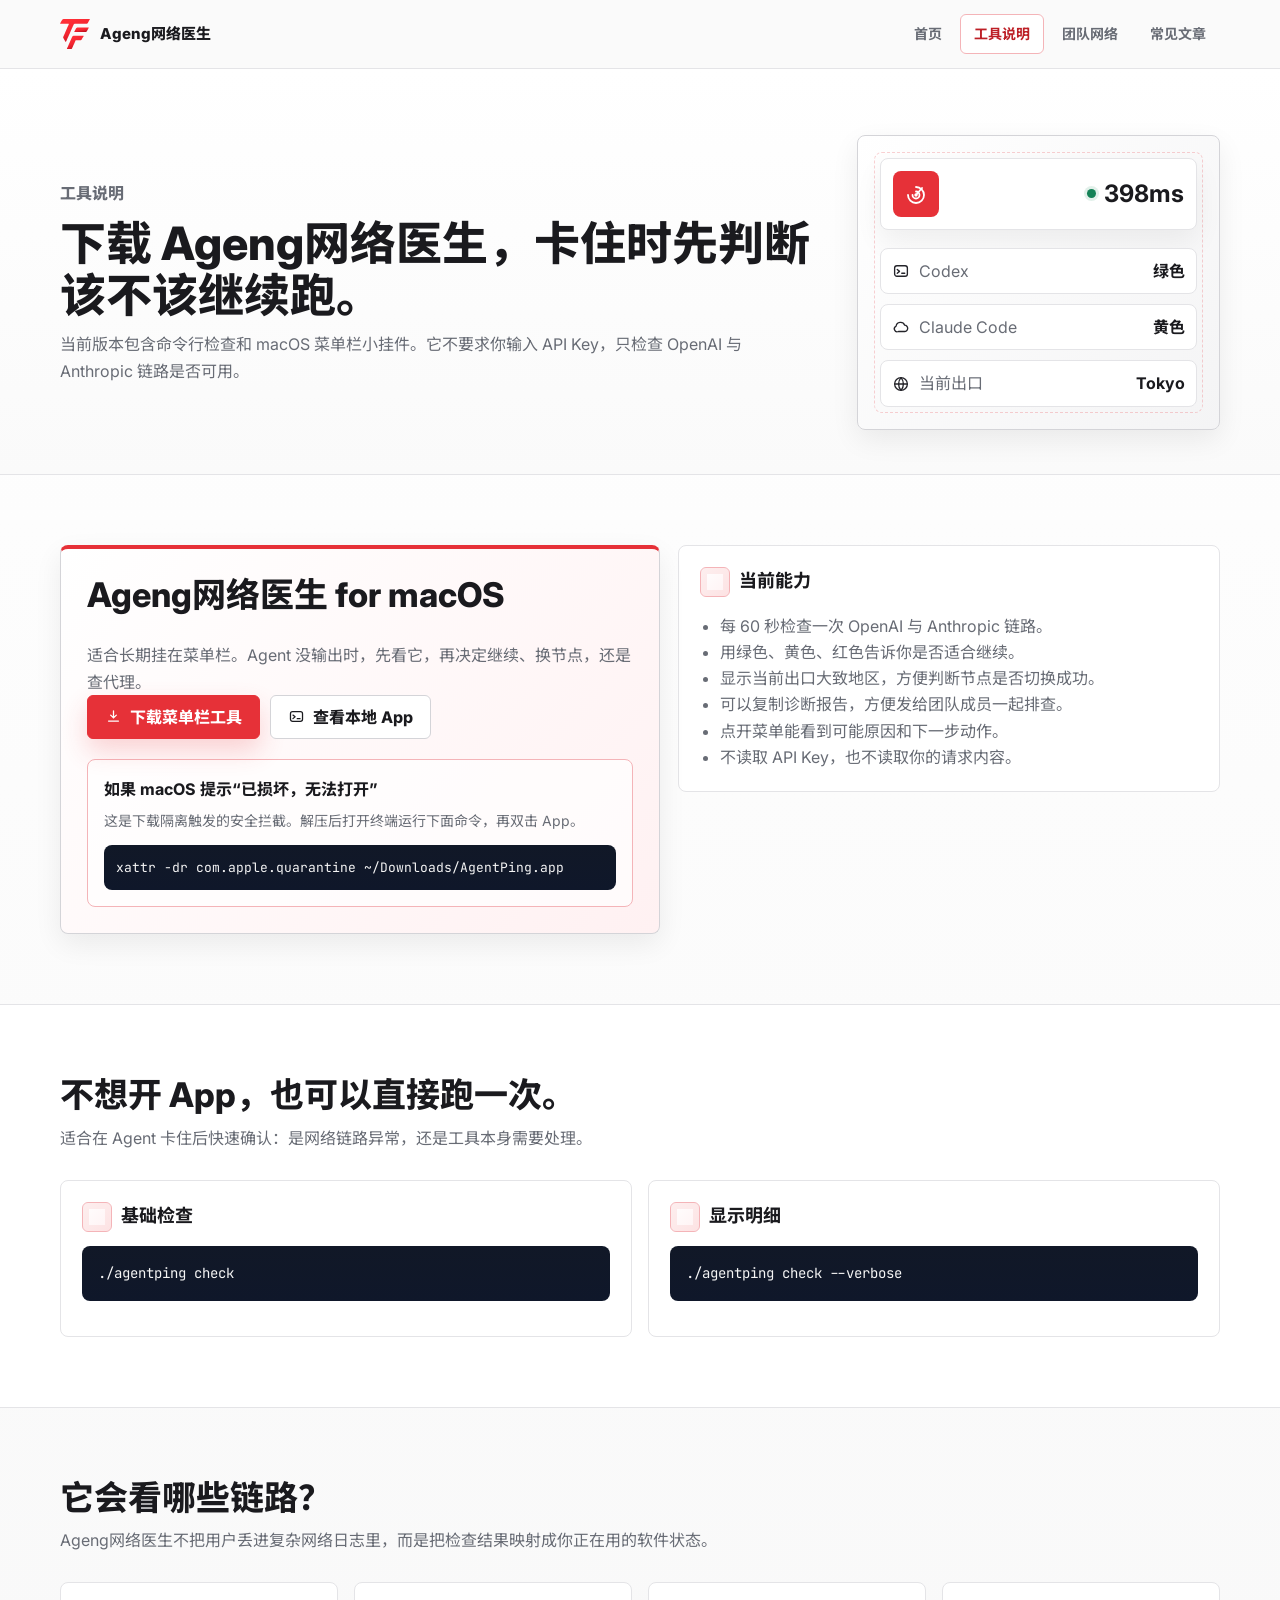
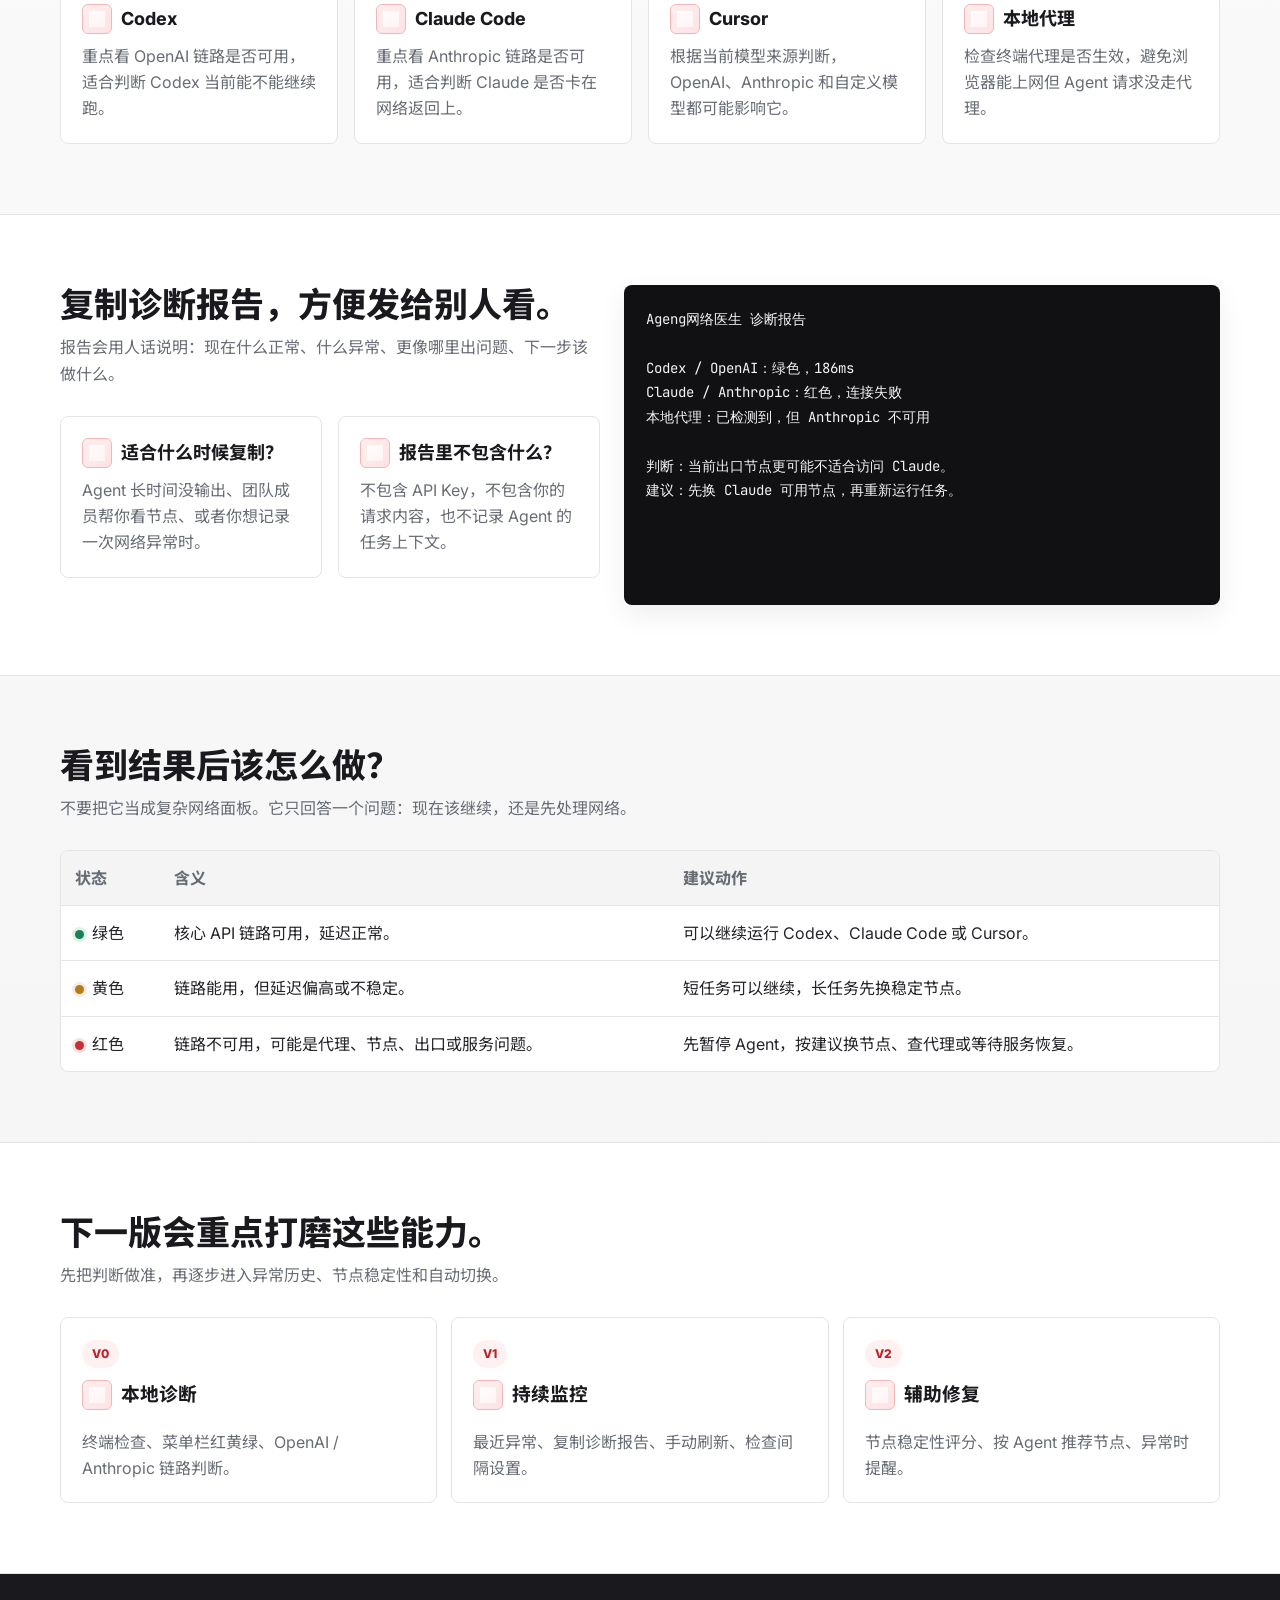
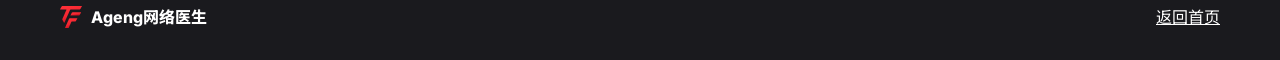
==== commit 1cc94413: "Fix macOS app download package" ====
--- a/website/tool.html
+++ b/website/tool.html
@@ -85,6 +85,11 @@
               <a class="button primary" href="downloads/AgentPing.app.zip" download><svg class="button-icon" aria-hidden="true"><use href="assets/visuals.svg#icon-download"></use></svg>下载菜单栏工具</a>
               <a class="button secondary" href="../dist/AgentPing.app"><svg class="button-icon" aria-hidden="true"><use href="assets/visuals.svg#icon-terminal"></use></svg>查看本地 App</a>
             </div>
+            <div class="install-note">
+              <h3>如果 macOS 提示“已损坏，无法打开”</h3>
+              <p>这是下载隔离触发的安全拦截。解压后打开终端运行下面命令，再双击 App。</p>
+              <pre class="code-block">xattr -dr com.apple.quarantine ~/Downloads/AgentPing.app</pre>
+            </div>
           </div>
           <div class="card">
             <h3>当前能力</h3>
--- a/website/styles.css
+++ b/website/styles.css
@@ -84,8 +84,8 @@
 h1 {
   max-width: 760px;
   margin-bottom: 18px;
-  font-size: 58px;
-  line-height: 1.06;
+  font-size: 62px;
+  line-height: 1.02;
   font-weight: 800;
 }
 
@@ -235,6 +235,11 @@
   box-shadow: inset 0 -1px 0 rgba(0, 0, 0, 0.13), 0 12px 24px rgba(230, 49, 56, 0.18);
 }
 
+.headline-line {
+  display: block;
+  width: fit-content;
+}
+
 .inline-icon,
 .button-icon,
 .tag-icon {
@@ -256,22 +261,59 @@
 .trust-row {
   display: flex;
   flex-wrap: wrap;
-  gap: 10px;
-  margin-top: 18px;
-}
-
-.trust-row span {
-  min-height: 34px;
+  gap: 8px;
+  margin-top: 20px;
+}
+
+.trust-chip {
+  min-height: 38px;
   display: inline-flex;
   align-items: center;
-  gap: 7px;
-  padding: 7px 10px;
-  border: 1px solid var(--line);
-  border-radius: 6px;
-  color: var(--muted);
-  background: var(--surface);
+  gap: 8px;
+  padding: 6px 11px 6px 7px;
+  border: 1px solid var(--line-strong);
+  border-radius: 999px;
+  color: var(--ink);
+  background: rgba(255, 255, 255, 0.86);
+  box-shadow: 0 8px 24px rgba(12, 12, 12, 0.05);
   font-size: 13px;
-  font-weight: 680;
+  font-weight: 760;
+}
+
+.trust-chip strong {
+  font: inherit;
+}
+
+.trust-icon {
+  width: 26px;
+  height: 26px;
+  display: grid;
+  place-items: center;
+  border-radius: 50%;
+  color: var(--brand);
+  background: var(--brand-soft);
+  font-size: 14px;
+  line-height: 1;
+}
+
+.trust-icon .inline-icon {
+  width: 15px;
+  height: 15px;
+}
+
+.trust-green .trust-icon {
+  color: var(--green);
+  background: var(--green-soft);
+}
+
+.trust-blue .trust-icon {
+  color: var(--blue);
+  background: var(--blue-soft);
+}
+
+.trust-red .trust-icon {
+  color: var(--brand);
+  background: var(--brand-soft);
 }
 
 .actions {
@@ -332,12 +374,72 @@
   border-color: var(--ink);
 }
 
-.hero-product {
-  border: 1px solid var(--line-strong);
+.hero-art-card {
+  position: relative;
+  margin: 0;
   border-radius: 8px;
   overflow: hidden;
-  background: var(--surface);
-  box-shadow: var(--shadow-md);
+  background:
+    linear-gradient(180deg, rgba(255, 255, 255, 0.9), rgba(250, 250, 250, 0.82));
+  box-shadow:
+    0 26px 80px rgba(12, 12, 12, 0.12),
+    0 0 0 1px rgba(212, 212, 216, 0.86);
+}
+
+.hero-art-card::before {
+  content: "";
+  position: absolute;
+  inset: 0;
+  z-index: 1;
+  pointer-events: none;
+  border-radius: inherit;
+  box-shadow: inset 0 1px 0 rgba(255, 255, 255, 0.9);
+}
+
+.hero-art-image {
+  width: 100%;
+  height: auto;
+  aspect-ratio: 1586 / 992;
+  object-fit: cover;
+}
+
+.hero-art-caption {
+  position: absolute;
+  left: 16px;
+  right: 16px;
+  bottom: 16px;
+  z-index: 2;
+  min-height: 48px;
+  display: flex;
+  align-items: center;
+  justify-content: space-between;
+  gap: 12px;
+  padding: 10px 12px;
+  border: 1px solid rgba(212, 212, 216, 0.76);
+  border-radius: 7px;
+  color: var(--muted);
+  background: rgba(255, 255, 255, 0.78);
+  backdrop-filter: blur(14px);
+  font-size: 13px;
+  font-style: normal;
+}
+
+.hero-art-caption strong {
+  display: inline-flex;
+  align-items: center;
+  gap: 7px;
+  color: var(--ink);
+  font-size: 14px;
+  font-weight: 780;
+  white-space: nowrap;
+}
+
+.hero-art-caption i {
+  width: 9px;
+  height: 9px;
+  border-radius: 50%;
+  background: #27ba45;
+  box-shadow: 0 0 0 5px rgba(39, 186, 69, 0.13);
 }
 
 .panel-header {
@@ -974,6 +1076,32 @@
   color: var(--muted);
 }
 
+.install-note {
+  margin-top: 20px;
+  border: 1px solid var(--brand-line);
+  border-radius: 8px;
+  padding: 16px;
+  background: rgba(255, 255, 255, 0.72);
+}
+
+.install-note h3 {
+  margin-bottom: 8px;
+  font-size: 16px;
+}
+
+.install-note p {
+  margin-bottom: 12px;
+  font-size: 14px;
+}
+
+.install-note .code-block {
+  margin: 0;
+  padding: 12px;
+  font-size: 13px;
+  white-space: pre-wrap;
+  overflow-wrap: anywhere;
+}
+
 .split-panel {
   display: grid;
   grid-template-columns: minmax(0, 0.95fr) minmax(360px, 1.05fr);
@@ -1515,7 +1643,7 @@
     grid-template-columns: 1fr;
   }
 
-  .hero-product {
+  .hero-art-card {
     max-width: 720px;
   }
 
@@ -1618,33 +1746,21 @@
     font-size: 16px;
   }
 
-  .trust-row span {
+  .trust-chip {
     width: 100%;
   }
 
-  .status-visual {
-    grid-template-columns: 1fr;
-    padding: 18px;
-  }
-
-  .visual-path {
-    height: 52px;
-  }
-
-  .visual-path::before,
-  .visual-path::after {
-    left: 30%;
-    right: 30%;
-  }
-
-  .visual-path::before {
-    top: 18px;
-    transform: rotate(90deg);
-  }
-
-  .visual-path::after {
-    top: 30px;
-    transform: rotate(90deg);
+  .hero-art-caption {
+    position: static;
+    border-width: 1px 0 0;
+    border-radius: 0;
+    background: var(--surface);
+    backdrop-filter: none;
+  }
+
+  .hero-art-image {
+    min-height: 250px;
+    object-position: 42% center;
   }
 
   .page-visual {
